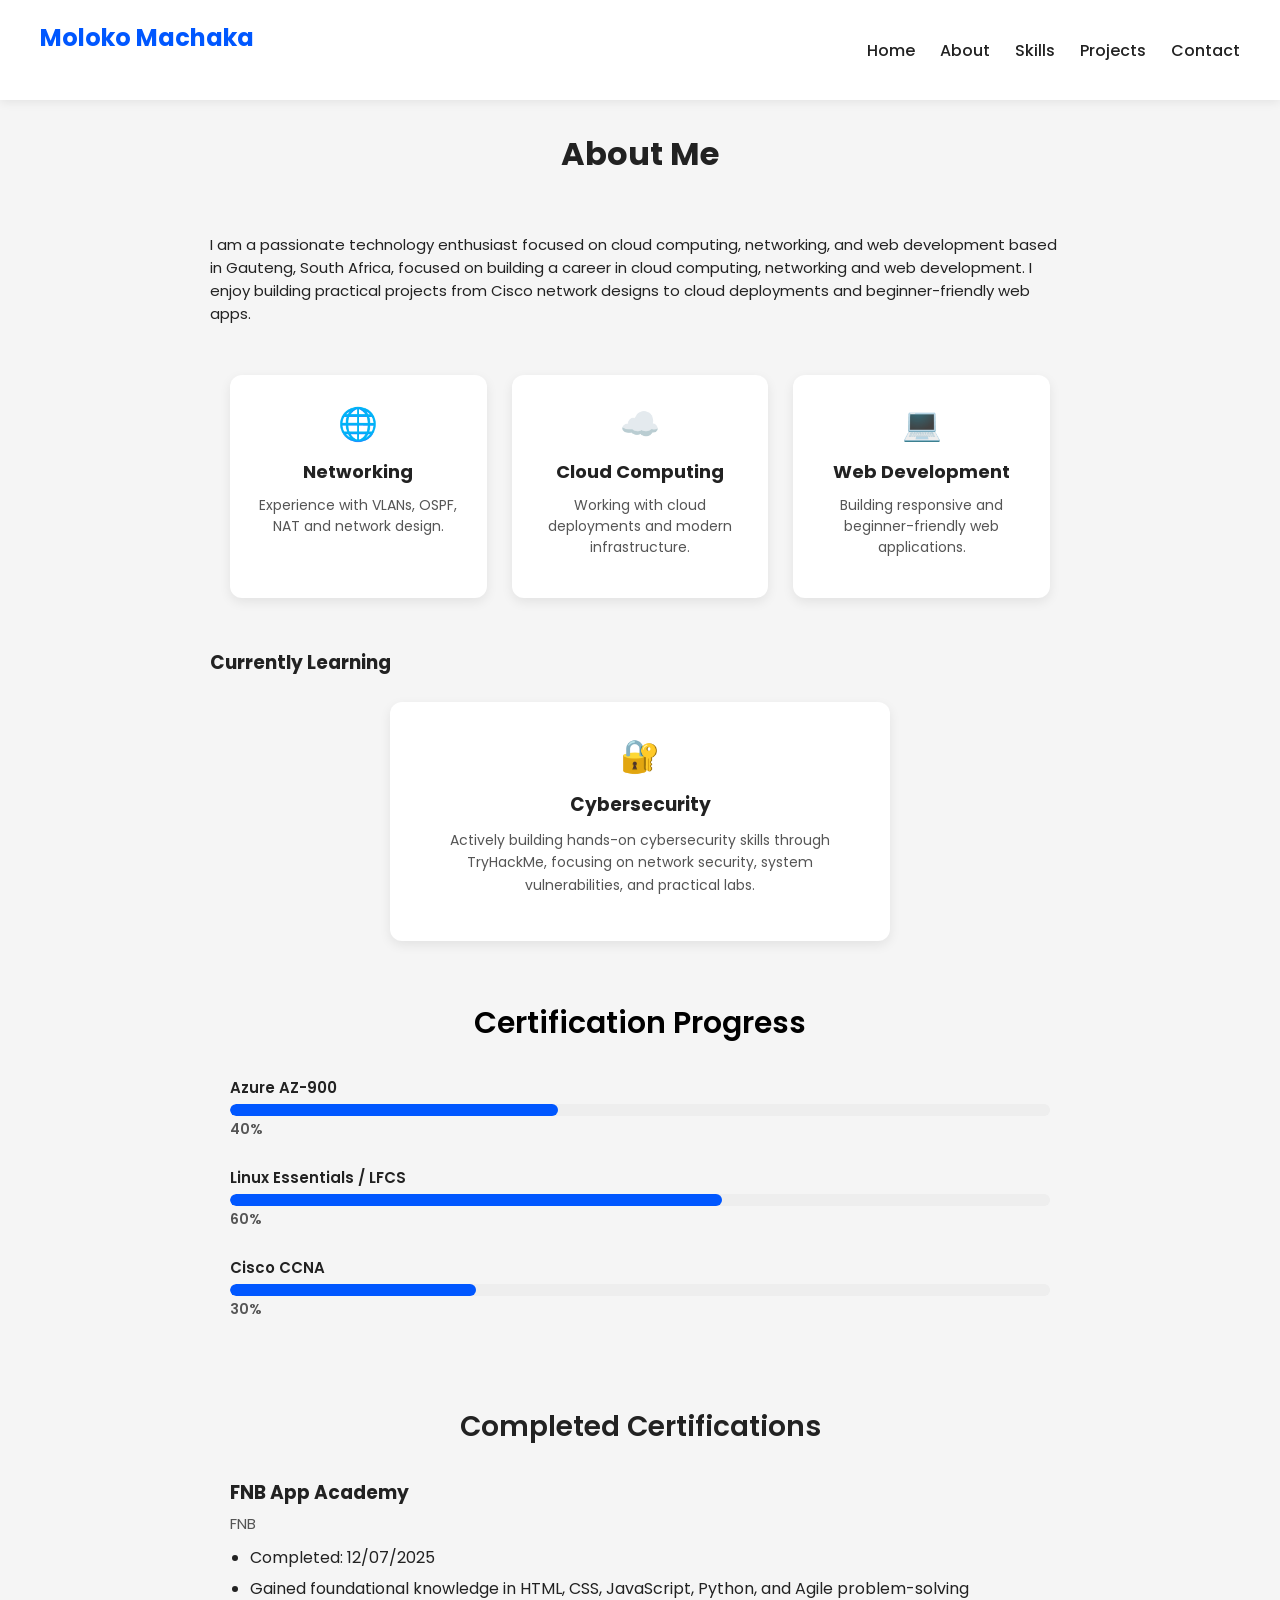
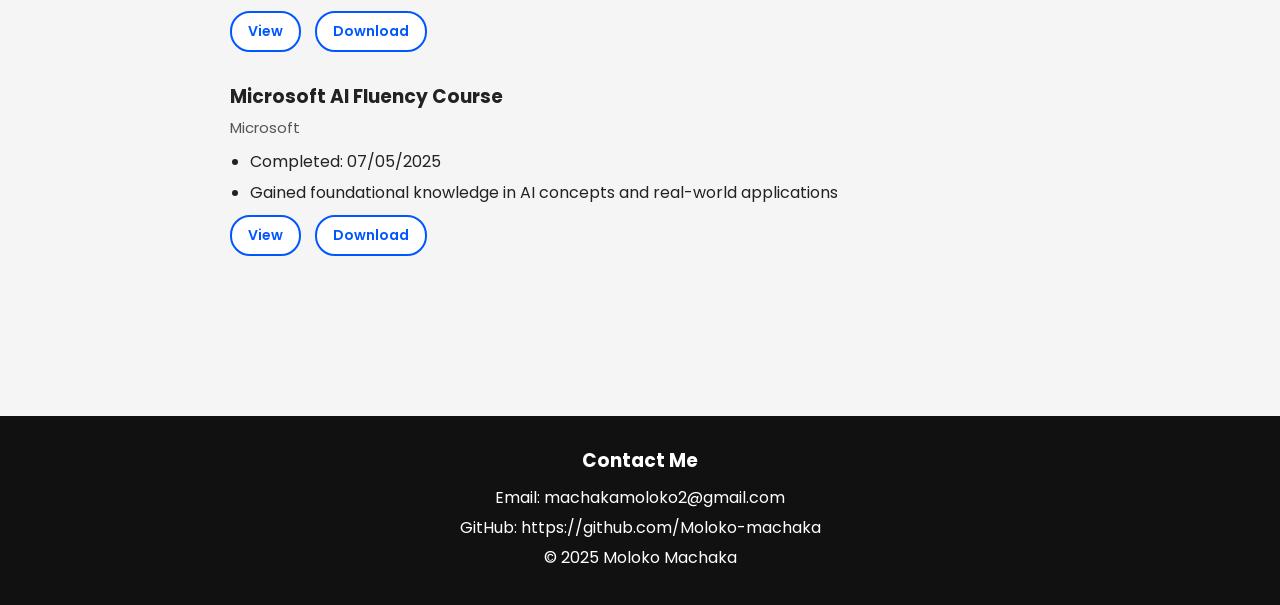
==== about.html @ 8e4d9b0d "Add files via upload" ====
<!DOCTYPE html>
<html lang="en">
<head>
  <meta charset="UTF-8">
  <meta name="viewport" content="width=device-width, initial-scale=1.0">
  <title>About | Moloko Machaka</title>
  <link rel="stylesheet" href="style.css">
  <link href="https://fonts.googleapis.com/css2?family=Poppins:wght@300;400;600;700&display=swap" rel="stylesheet">
</head>
<body>

<!-- Header / Navbar -->
<header>
  <nav>
    <h2 class="logo">Moloko Machaka</h2>
    <ul class="nav-links">
      <li><a href="index.html">Home</a></li>
      <li><a href="about.html">About</a></li>
      <li><a href="skills.html">Skills</a></li>
      <li><a href="projects.html">Projects</a></li>
      <li><a href="contact.html">Contact</a></li>
    </ul>
  </nav>
</header>

<!-- About Me Section -->
<section class="page-section">
  <br>
  <br>
  <h1>About Me</h1>
  <div class="about-container">
    <!-- Your Picture -->
    <!-- <div class="about-pic">
      <img src="assets/profile.jpg" alt="Moloko Machaka">
    </div>-->
    <br>
  <p>
    I am a passionate technology enthusiast focused on cloud computing, networking, and web development based in
    Gauteng, South Africa, focused on building a career in cloud computing, networking and web development. I enjoy
    building practical projects from Cisco network designs to cloud deployments and beginner-friendly web apps.
    </p>
   <!-- <p>
    With a strong foundation in networking concepts and hands-on experience in tools like Packet Tracer, MySQL, and
    Linux environments, I’m continuously developing my skills across both infrastructure and software. I’m particularly
    interested in how cloud technologies and modern web solutions can work together to solve real-world problems.
  </p>
  <p>
    I’m also expanding my knowledge in cybersecurity through hands-on platforms like TryHackMe, where I’m building
    practical skills and strengthening my understanding of secure systems.
  </p>-->
  </div>

  <div class="aboutskill-container">
    <div class="aboutskill-card">
      <span class="icon">🌐</span>
      <h3>Networking</h3>
      <p>Experience with VLANs, OSPF, NAT and network design.</p>
    </div>

    <div class="aboutskill-card">
      <span class="icon">☁️</span>
      <h3>Cloud Computing</h3>
      <p>Working with cloud deployments and modern infrastructure.</p>
    </div>

    <div class="aboutskill-card">
      <span class="icon">💻</span>
      <h3>Web Development</h3>
      <p>Building responsive and beginner-friendly web applications.</p>
    </div>
  </div>

  <h3>Currently Learning</h3>
  <br>

  <div class="learning-container">
    <div class="learning-card">
      <span class="icon">🔐</span>
      <h3>Cybersecurity</h3>
      <p>
        Actively building hands-on cybersecurity skills through TryHackMe,
        focusing on network security, system vulnerabilities, and practical labs.
      </p>
    </div>
  </div>

  <div class="certifications page-section">
    <h2>Certification Progress</h2>


    <div class="cert-card">
      <p>Azure AZ-900</p>
      <div class="progress">
        <div class="progress-fill" style="width: 40%;"></div>
      </div>
      <span class="percent">40%</span>
    </div>

    <div class="cert-card">
      <p>Linux Essentials / LFCS</p>
      <div class="progress">
        <div class="progress-fill" style="width: 60%;"></div>
      </div>
      <span class="percent">60%</span>
    </div>

    <div class="cert-card">
      <p>Cisco CCNA</p>
      <div class="progress">
        <div class="progress-fill" style="width: 30%;"></div>
      </div>
      <span class="percent">30%</span>
    </div>
  </div>

  <div class="completed-certs page-section">
    <h2>Completed Certifications</h2>

    <div class="cert-item">
      <h3>FNB App Academy</h3>
      <p class="org">FNB</p>
      <ul>
        <li>Completed: 12/07/2025</li>
        <li>Gained foundational knowledge in HTML, CSS, JavaScript, Python, and Agile problem-solving</li>
      </ul>

      <div class="cert-buttons">
        <a href="assets/certificate/fnb-certificate.pdf" target="_blank" class="btn view">View</a>
        <a href="assets/certificate/fnb-certificate.pdf" download class="btn download">Download</a>
      </div>
    </div>

    <div class="cert-item">
      <h3>Microsoft AI Fluency Course</h3>
      <p class="org">Microsoft</p>
      <ul>
        <li>Completed: 07/05/2025</li>
        <li>Gained foundational knowledge in AI concepts and real-world applications</li>
      </ul>

      <div class="cert-buttons">
        <a href="assets/certificate/microsoft-ai.png" target="_blank" class="btn view">View</a>
        <a href="assets/certificate/microsoft-ai.png" download class="btn download">Download</a>
      </div>
    </div>
  </div>
</section>


<div id="footer"></div>
<script>
  fetch("footer.html")
          .then(res => res.text())
          .then(data => {
            document.getElementById("footer").innerHTML = data;
          });
</script>

<!--<script src="script.js"></script>-->
</body>
</html>
---- style.css ----
/* Reset + Global */
* {
    margin: 0;
    padding: 0;
    box-sizing: border-box;
    font-family: "Poppins", sans-serif;
}

body {
    background: #f5f5f5;
    color: #222;
    scroll-behavior: smooth;
}

/* Navbar */
nav {
    display: flex;
    justify-content: space-between;
    align-items: center;
    padding: 20px 40px;
    background: white;
    position: fixed;
    top: 0;
    width: 100%;
    z-index: 100;
    box-shadow: 0 2px 10px rgba(0,0,0,0.08);
}

.logo {
    font-size: 24px;
    font-weight: 700;
    color: #0057ff;
}

nav ul {
    display: flex;
    gap: 25px;
}

nav ul li {
    list-style: none;
}

nav ul li a {
    text-decoration: none;
    font-weight: 500;
    color: #222;
    transition: 0.3s;
}

nav ul li a:hover {
    color: #0057ff;
}

/* Hero Section */
.hero {
    min-height: calc(110vh - 80px);
    margin-top: 80px;
    background: linear-gradient(to bottom right, #0057ff, #003ea3);
    color: white;
    display: flex;
    flex-direction: column;
    justify-content: center;
    align-items: center;
    text-align: center;
    padding: 0 20px;
}

.hero h1 {
    font-size: 48px;
    font-weight: 700;
    margin-bottom: 15px;
}

.hero p {
    font-size: 15px;
    opacity: 0.9;
    margin-bottom: 25px;
}

.hero .hero-btns {
    display: flex;
    gap: 15px;
    flex-wrap: wrap;
}

.intro-text {
    max-width: 800px;
    margin: 10px auto;
    line-height: 1.6;
    text-align: center;

}

/* Live Now Section */
.live-now {
    text-align: center;
    padding: 60px 20px;
    background: #f0f0f0;
    margin-top: 20px;
}

.live-now h2 {
    font-size: 32px;
    margin-bottom: 15px;
}

.live-now p {
    font-size: 20px;
    font-weight: 600;
}

/* Intro Section */
.intro {
    padding: 80px 20px;
    max-width: 900px;
    margin: auto;
}

.intro h2 {
    font-size: 32px;
    font-weight: 700;
    margin-bottom: 20px;
}

.intro p {
    font-size: 18px;
    margin-bottom: 15px;
}

/* Buttons */
.btn {
    display: inline-block;
    padding: 12px 25px;
    background: white;
    color: #0057ff;
    border-radius: 8px;
    font-weight: 600;
    text-decoration: none;
    transition: 0.3s;
}

.btn:hover {
    background: #dce6ff;
}

.cv-btn {
    background: #ffb400;
    color: #222;
}

.cv-btn:hover {
    background: #ffcf66;
}

/* Sections */
section {
    padding: 100px 20px;
    max-width: 1000px;
    margin: 0 auto;
}

h2 {
    font-size: 32px;
    font-weight: 700;
    margin-bottom: 25px;
}


/* Contact */
.contact p {
    margin: 10px 0;
    font-size: 18px;
}

.page-section {
    padding: 120px 20px;
    max-width: 900px;
    margin: auto;
}
footer {
    background: #111;
    color: white;
    text-align: center;
    padding: 30px;
    margin-top: 50px;
}
footer h3 {
    margin-bottom: 10px;
}
footer p {
    margin: 5px 0;
}

/* General page sections */
.page-section {
    padding: 80px 20px;
    max-width: 900px;
    margin: auto;
}

.page-section h1 {
    font-size: 32px;
    font-weight: 700;
    margin-bottom: 20px;
    text-align: center;
}

.page-section h2{
    font-size: 25px;
    font-weight: 600;
    margin-bottom:20px ;
    text-align: center;
}

.page-section p {
    font-size: 15px;
    margin-bottom: 15px;
}

/* Buttons */
.cv-btn {
    background: #ffb400;
    color: #222;
    padding: 12px 25px;
    border-radius: 8px;
    font-weight: 600;
    text-decoration: none;
    display: inline-block;
    transition: 0.3s;
}

.cv-btn:hover {
    background: #ffcf66;
}

/* Certification Section */
.certifications {
    max-width: 900px;
    margin: auto;
    padding: 60px 20px;
}

.certifications h2 {
    text-align: center;
    margin-bottom: 30px;
    font-size: 30px;
    color: black;
}

/* Card */
.cert-card {
    margin-bottom: 25px;
}

.cert-card p {
    font-weight: 600;
    margin-bottom: 5px;
}

/* Progress bar */
.progress {
    width: 100%;
    height: 12px;
    background: #eee;
    border-radius: 20px;
    overflow: hidden;
}

.progress-fill {
    height: 100%;
    background: #0057ff;
    border-radius: 20px;
    transition: width 1s ease;
}

/* Percentage text */
.percent {
    font-size: 14px;
    font-weight: 600;
    color: #555;
}

/* Projects Section */
.project-card {
    background: white;
    padding: 25px;
    margin-bottom: 20px;
    border-radius: 12px;
    box-shadow: 0 4px 12px rgba(0,0,0,0.08);
    transition: transform 0.3s, box-shadow 0.3s;
}

.project-card h3 {
    font-size: 22px;
    margin-bottom: 10px;
}

.project-card p {
    font-size: 16px;
    margin-bottom: 12px;
}

.project-card:hover {
    transform: translateY(-5px);
    box-shadow: 0 8px 20px rgba(0,0,0,0.15);
}

/* Container for the cards */
.aboutskill-container {
    display: grid;
    grid-template-columns: repeat(3, 1fr); /* 3 boxes in a row */
    gap: 25px;
    max-width: 1100px;
    margin: 50px auto; /* center on page */
    padding: 0 20px;
}

/* Individual card */
.aboutskill-card {
    background: white;
    padding: 25px;
    border-radius: 12px;
    box-shadow: 0 4px 12px rgba(0,0,0,0.08);
    text-align: center;
    transition: transform 0.3s, box-shadow 0.3s;
}

/* Hover effect (nice professional touch) */
.aboutskill-card:hover {
    transform: translateY(-5px);
    border-color: #0057ff;
    box-shadow: 0 8px 20px rgba(0, 87, 255, 0.2);
}

/* Icon */
.aboutskill-card .icon {
    font-size: 32px;
    margin-bottom: 10px;
    display: block;
}

/* Heading */
.aboutskill-card h3 {
    margin: 10px 0;
    font-size: 18px;
}

/* Description */
.aboutskill-card p {
    font-size: 14px;
    line-height: 1.5;
    color: #555;
}

/* ✅ Responsive design */
@media (max-width: 900px) {
    .aboutskill-container {
        grid-template-columns: repeat(2, 1fr); /* 2 per row */
    }
}

@media (max-width: 600px) {
    .aboutskill-container {
        grid-template-columns: 1fr; /* stack on small screens */
    }
}


/* Section styling */
.learning {
    text-align: center;
    padding: 60px 20px;
    background: #f8f9fc; /* light contrast from hero */
}

/* Heading */
.learning h2 {
    font-size: 28px;
    margin-bottom: 30px;
}

/* Container */
.learning-container {
    display: flex;
    justify-content: center;
}

/* Card */
.learning-card {
    background: white;
    padding: 30px;
    border-radius: 12px;
    max-width: 500px;
    box-shadow: 0 4px 12px rgba(0,0,0,0.08);
    text-align: center;
    transition: transform 0.3s, box-shadow 0.3s;
}

/* Hover effect */
.learning-card:hover {
    transform: translateY(-5px);
    border-color: #0057ff;
    box-shadow: 0 8px 20px rgba(0, 87, 255, 0.2);
}

/* Icon */
.learning-card .icon {
    font-size: 32px;
    display: block;
    margin-bottom: 10px;
}

/* Text */
.learning-card h3 {
    margin: 10px 0;
}

.learning-card p {
    font-size: 14px;
    line-height: 1.6;
    color: #555;
}
.page-section h1 {
    font-size: 32px;
    font-weight: 700;
    margin-bottom: 30px;
}

/* About Me Section with Picture */
.about-me .about-container {
    display: flex;
    align-items: center;
    gap: 40px;
    flex-wrap: wrap;
}

.about-pic img {
    width: 250px;
    height: 250px;
    object-fit: cover;
    border-radius: 50%;
    border: 4px solid #0057ff;
    box-shadow: 0 4px 15px rgba(0,0,0,0.1);
}

.about-text {
    flex: 1;
}

.about-text h1 {
    font-size: 36px;
    margin-bottom: 15px;
}

.about-text p {
    font-size: 15px;
    margin-bottom: 15px;
}

/*Skills */
.tech-stack {
    padding: 80px 20px;
    text-align: center;
}

.tech-stack h1 {
    font-size: 38px;
    color: black;
}

.subtitle {
    color: #555;
    margin-bottom: 30px;
}

/* Filters */
.filters button {
    padding: 10px 20px;
    margin: 6px;
    border-radius: 25px;
    border: 2px solid #0057ff;
    background: white;
    color: #0057ff;
    font-weight: 600;
    cursor: pointer;
    transition: 0.3s;
}

.filters button:hover,
.filters button.active {
    background: #0057ff;
    color: white;
}

/* Grid */
.tech-grid {
    display: grid;
    grid-template-columns: repeat(auto-fit, minmax(140px, 1fr));
    gap: 20px;
    max-width: 1000px;
    margin: auto;
}

/* Cards */
.tech-card {
    background: white;
    border: 2px solid #eee;
    border-radius: 15px;
    padding: 20px;
    transition: 0.3s;
}

.tech-card img {
    width: 50px;
    height: 50px;
}

.tech-card:hover {
    transform: translateY(-8px);
    border-color: #0057ff;
    box-shadow: 0 8px 20px rgba(0, 87, 255, 0.15);
}

.hide {
    display: none;
}

/* Contact Form */
.contact-section {
    max-width: 800px;
    margin: auto;
    padding: 80px 20px;
}

.contact-form {
    display: flex;
    flex-direction: column;
    gap: 15px;
    margin-top: 30px;
}

.contact-form input,
.contact-form textarea {
    padding: 12px;
    border-radius: 8px;
    border: 1px solid #ccc;
    font-size: 16px;
    width: 100%;
    resize: none;
}

.contact-form button {
    width: 200px;
    margin: auto;
    background: #ffb400;
    color: #222;
    font-weight: 600;
    border: none;
    border-radius: 8px;
    padding: 12px 25px;
    cursor: pointer;
    transition: 0.3s;
}

.contact-form button:hover {
    background: #ffcf66;
}

/* Additional Contact Info */
.contact-info {
    margin-top: 40px;
}

.contact-info p,
.contact-info a {
    font-size: 16px;
    margin-bottom: 10px;
    color: #0057ff;
    text-decoration: none;
}

.contact-info a:hover {
    text-decoration: underline;
}

.completed-certs {
    max-width: 900px;
    margin: auto;
    padding: 0px 20px;
}

.completed-certs h2 {
    text-align: center;
    margin-bottom: 30px;
    font-size: 28px;
}

.cert-item {
    margin-bottom: 30px;
}

.cert-item h3 {
    margin-bottom: 5px;
}

.cert-item .org {
    color: #555;
    margin-bottom: 10px;
}

.cert-item ul {
    padding-left: 20px;
}

.cert-item li {
    margin-bottom: 6px;
}

/* Buttons container */
.cert-buttons {
    margin-top: 10px;
}

/* Base button */
.btn {
    display: inline-block;
    padding: 8px 16px;
    margin-right: 10px;
    border-radius: 20px;
    font-size: 14px;
    text-decoration: none;
    font-weight: 600;
    transition: 0.3s;
}

/* View button (outline style) */
.btn.view {
    border: 2px solid #0057ff;
    color: #0057ff;
    background: white;
}

.btn.view:hover {
    background: #0057ff;
    color: white;
}

/* Download button (filled style) */
.btn.download {
    border: 2px solid #0057ff;
    color: #0057ff;
    background: white;
}

.btn.download:hover {
    background: #0057ff;
    color: white;
}

.professional-skills {
    text-align: center;
    padding: 0px 20px;
}

.softskills-grid {
    display: grid;
    grid-template-columns: repeat(auto-fit, minmax(150px, 1fr));
    gap: 20px;
    max-width: 800px;
    margin: auto;
}

.soft-card {
    background: white;
    border: 2px solid #eee;
    padding: 15px;
    border-radius: 10px;
    transition: 0.3s;
    font-weight: 600;
}

.soft-card:hover {
    border-color: #0057ff;
    box-shadow: 0 8px 20px rgba(0, 87, 255, 0.15);
}

.project-card {
    background: white;
    border: 2px solid #eee;
    border-radius: 12px;
    padding: 20px;
    max-width: 350px;
    transition: 0.3s;
}

.project-card img {
    width: 100%;
    border-radius: 10px;
    margin-bottom: 15px;
}

.project-card:hover {
    border-color: #0057ff;
    box-shadow: 0 8px 20px rgba(0, 87, 255, 0.15);
}

.project-tags span {
    display: inline-block;
    background: #f5f7fb;
    padding: 5px 10px;
    border-radius: 15px;
    margin: 5px;
    font-size: 12px;
}

.project-buttons a {
    display: inline-block;
    margin: 10px 5px 0;
    padding: 8px 15px;
    border-radius: 20px;
    text-decoration: none;
    font-weight: 600;
}

.project-buttons a:first-child {
    background: #0057ff;
    color: white;
}

.project-buttons a:last-child {
    border: 2px solid #0057ff;
    color: white;
}

.projects-container {
    display: grid;
    grid-template-columns: repeat(auto-fit, minmax(280px, 1fr));
    gap: 25px;
    max-width: 1100px;
    margin: 40px auto;
    padding: 0 20px;
}

.popup {
    position: fixed;
    top: 20px;
    right: 20px;
    background: #2ecc71;
    color: white;
    padding: 15px 20px;
    border-radius: 8px;
    box-shadow: 0 10px 25px rgba(0,0,0,0.2);

    transform: translateX(120%);
    opacity: 0;
    transition: all 0.4s ease;
    z-index: 9999;
}

.popup.show {
    transform: translateX(0);
    opacity: 1;
}

.popup-content p {
    margin: 0;
    font-size: 14px;
}
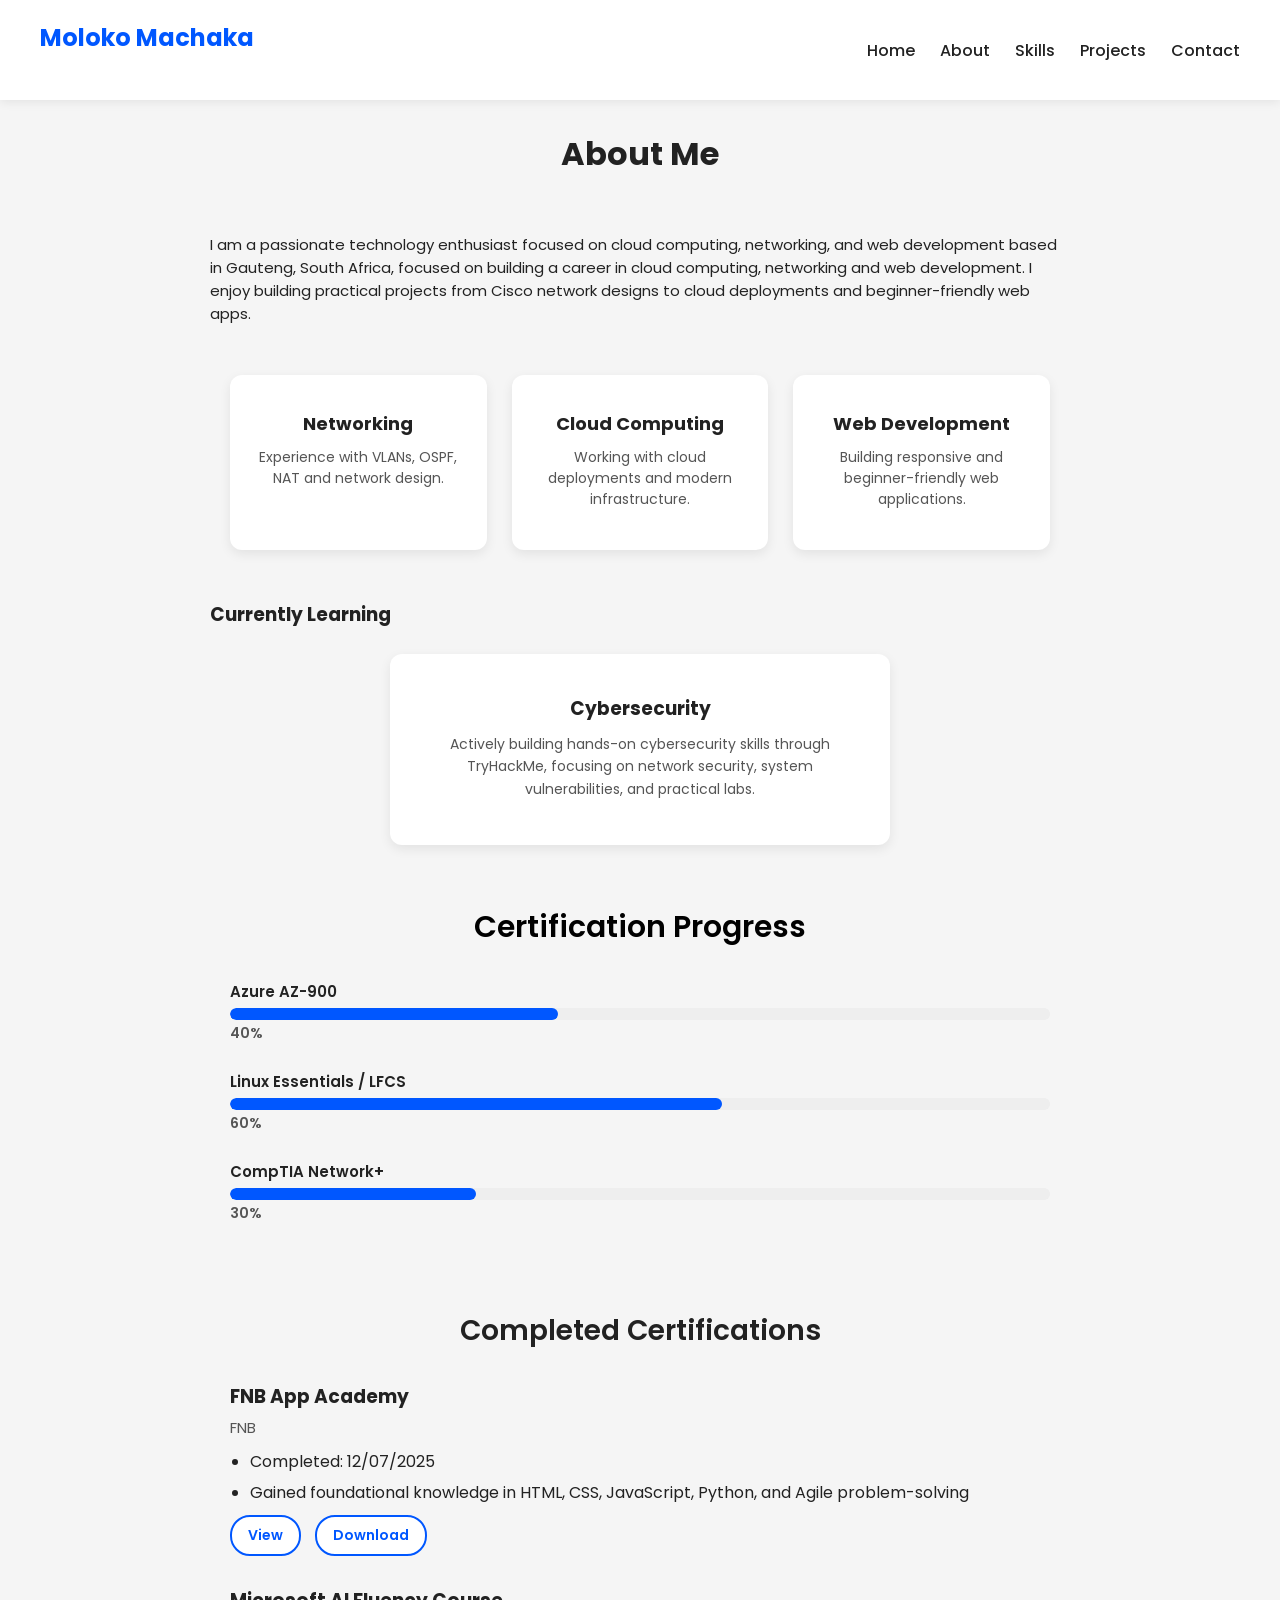
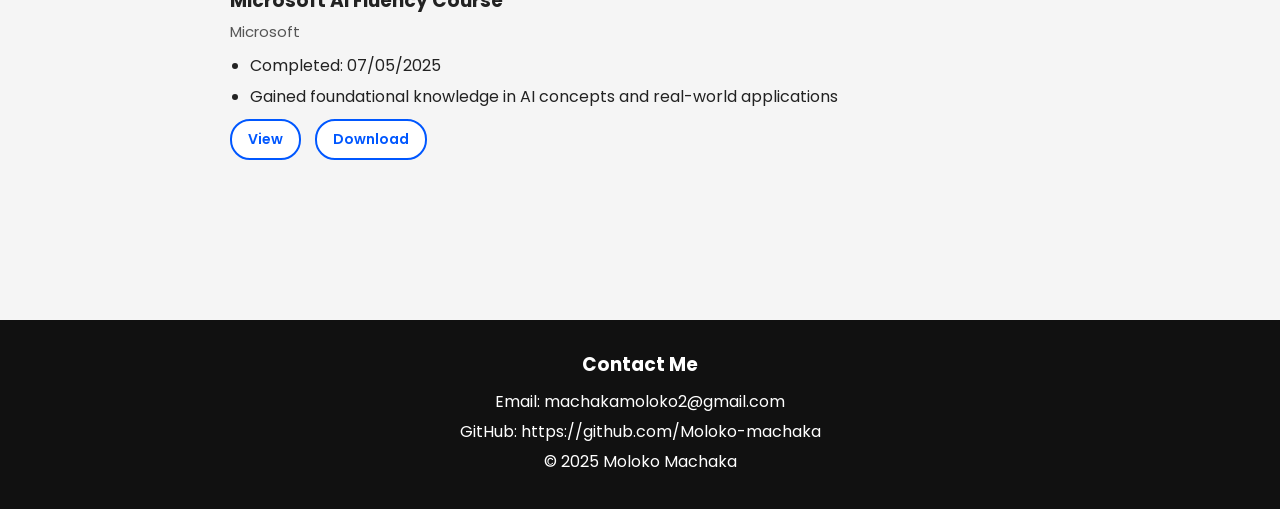
==== commit c184ecf9: "Update about.html" ====
--- a/about.html
+++ b/about.html
@@ -31,7 +31,7 @@
   <div class="about-container">
     <!-- Your Picture -->
     <!-- <div class="about-pic">
-      <img src="assets/profile.jpg" alt="Moloko Machaka">
+      <img src="profile.jpg" alt="Moloko Machaka">
     </div>-->
     <br>
   <p>
@@ -52,19 +52,16 @@
 
   <div class="aboutskill-container">
     <div class="aboutskill-card">
-      <span class="icon">🌐</span>
       <h3>Networking</h3>
       <p>Experience with VLANs, OSPF, NAT and network design.</p>
     </div>
 
     <div class="aboutskill-card">
-      <span class="icon">☁️</span>
       <h3>Cloud Computing</h3>
       <p>Working with cloud deployments and modern infrastructure.</p>
     </div>
 
     <div class="aboutskill-card">
-      <span class="icon">💻</span>
       <h3>Web Development</h3>
       <p>Building responsive and beginner-friendly web applications.</p>
     </div>
@@ -75,7 +72,6 @@
 
   <div class="learning-container">
     <div class="learning-card">
-      <span class="icon">🔐</span>
       <h3>Cybersecurity</h3>
       <p>
         Actively building hands-on cybersecurity skills through TryHackMe,
@@ -105,7 +101,7 @@
     </div>
 
     <div class="cert-card">
-      <p>Cisco CCNA</p>
+      <p>CompTIA Network+</p>
       <div class="progress">
         <div class="progress-fill" style="width: 30%;"></div>
       </div>
@@ -125,8 +121,8 @@
       </ul>
 
       <div class="cert-buttons">
-        <a href="assets/certificate/fnb-certificate.pdf" target="_blank" class="btn view">View</a>
-        <a href="assets/certificate/fnb-certificate.pdf" download class="btn download">Download</a>
+        <a href="fnb-certificate.pdf" target="_blank" class="btn view">View</a>
+        <a href="fnb-certificate.pdf" download class="btn download">Download</a>
       </div>
     </div>
 
@@ -156,6 +152,5 @@
           });
 </script>
 
-<!--<script src="script.js"></script>-->
 </body>
 </html>
